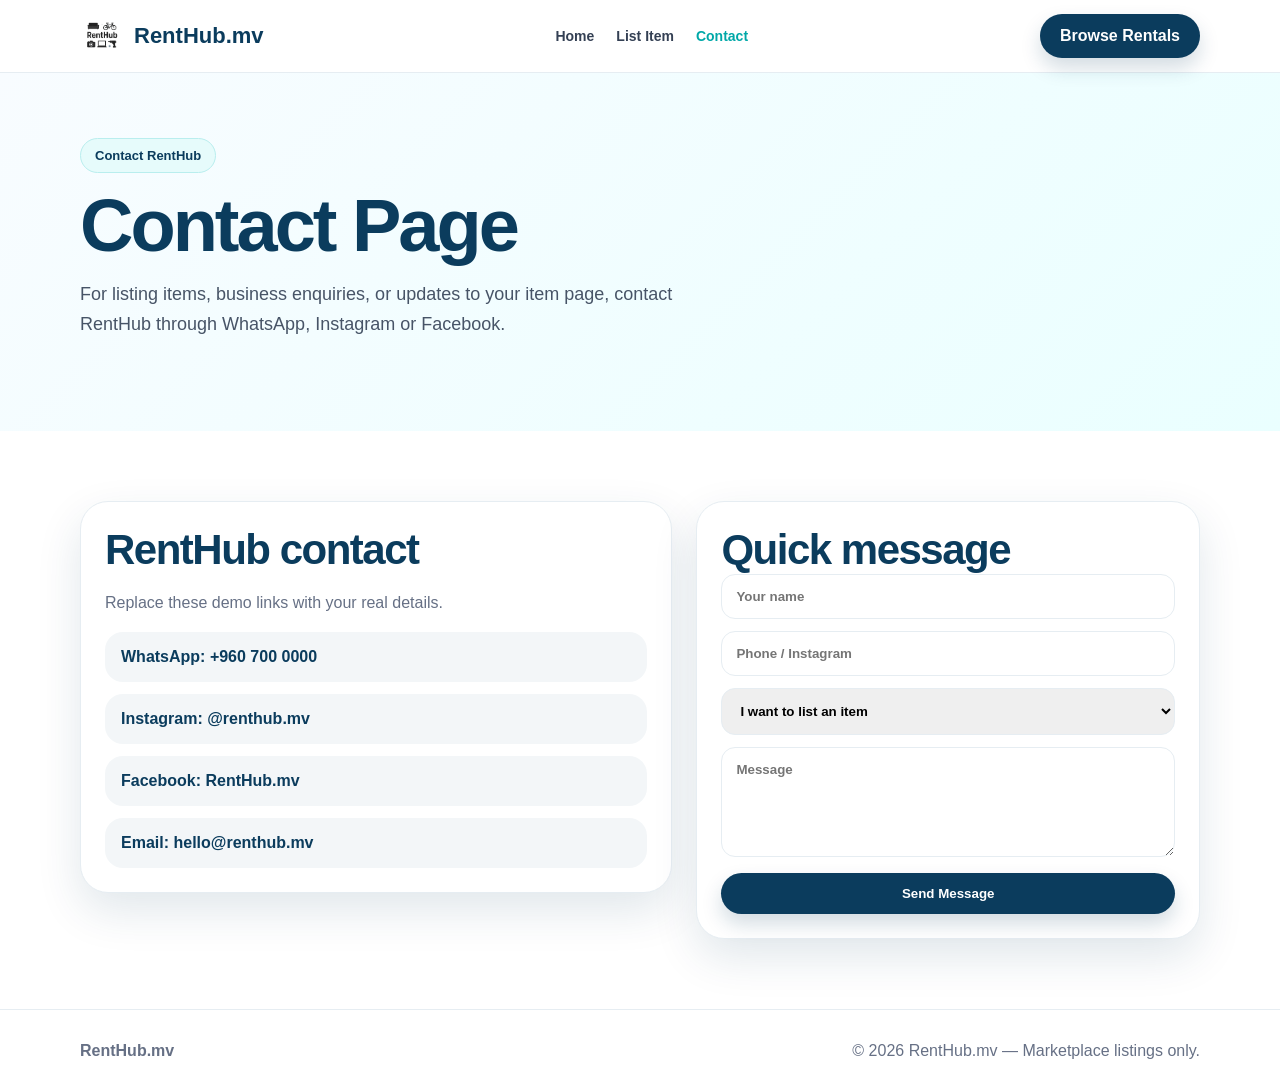
==== contact.html @ 50690ee9 "Add files via upload" ====
<!DOCTYPE html><html lang="en"><head><meta charset="UTF-8"><meta name="viewport" content="width=device-width, initial-scale=1.0"><title>Contact | RentHub.mv</title><style>:root{--deep:#0B3C5D;--teal:#00A8A8;--cyan:#5CE1E6;--dark:#111111;--gray:#f3f6f8;--muted:#667085;--white:#fff;--line:#e6edf2;--shadow:0 18px 45px rgba(11,60,93,.12);--radius:24px}*{box-sizing:border-box}html{scroll-behavior:smooth}body{margin:0;font-family:Inter,Arial,sans-serif;background:#fff;color:var(--dark)}a{text-decoration:none;color:inherit}.container{width:min(1120px,92%);margin:auto}header{position:sticky;top:0;z-index:50;background:rgba(255,255,255,.86);backdrop-filter:blur(14px);border-bottom:1px solid var(--line)}.nav{display:flex;align-items:center;justify-content:space-between;padding:14px 0}.brand{display:flex;align-items:center;gap:10px;font-weight:900;font-size:22px;color:var(--deep)}.brand img{width:44px;height:44px;object-fit:contain;border-radius:12px}.links{display:flex;align-items:center;gap:22px;color:#344054;font-weight:800;font-size:14px}.links a.active{color:var(--teal)}.btn{display:inline-flex;align-items:center;justify-content:center;gap:8px;border-radius:999px;padding:13px 20px;font-weight:900;border:0;cursor:pointer;transition:.2s}.btn-primary{background:var(--deep);color:#fff;box-shadow:0 10px 20px rgba(11,60,93,.18)}.btn-primary:hover{transform:translateY(-2px);background:#082f49}.btn-light{background:#fff;color:var(--deep);border:1px solid var(--line)}.hero{position:relative;overflow:hidden;background:linear-gradient(135deg,#f8fcff 0%,#fff 52%,#eaffff 100%);padding:78px 0 46px}.hero-grid{display:grid;grid-template-columns:1.08fr .92fr;gap:34px;align-items:center}.badge{display:inline-flex;align-items:center;gap:8px;background:#e6fbfb;border:1px solid #b9eeee;color:var(--deep);font-weight:900;border-radius:999px;padding:9px 14px;font-size:13px;margin-bottom:18px}h1{font-size:clamp(42px,6vw,74px);line-height:.94;margin:0 0 18px;letter-spacing:-3px;color:var(--deep)}.hero p,.page-hero p{font-size:18px;line-height:1.7;color:#475467;margin:0 0 26px;max-width:650px}.hero-actions{display:flex;gap:12px;flex-wrap:wrap}.hero-card{position:relative;background:#fff;border:1px solid var(--line);box-shadow:var(--shadow);border-radius:34px;padding:24px;min-height:430px;display:flex;align-items:flex-end;justify-content:center;overflow:hidden}.blob{position:absolute;width:330px;height:330px;border-radius:50%;background:linear-gradient(135deg,var(--cyan),#dffafa);top:28px;right:44px}.character{position:relative;z-index:2;max-height:410px;max-width:100%;object-fit:contain;filter:drop-shadow(0 24px 20px rgba(11,60,93,.18))}.mini{position:absolute;left:22px;top:24px;background:#fff;border:1px solid var(--line);border-radius:20px;padding:14px;box-shadow:0 12px 24px rgba(11,60,93,.1);z-index:3}.mini b{display:block;color:var(--deep)}.section{padding:70px 0}.section-head{display:flex;justify-content:space-between;gap:20px;align-items:end;margin-bottom:26px}h2{font-size:clamp(28px,4vw,42px);margin:0;color:var(--deep);letter-spacing:-1.5px}.muted{color:var(--muted);line-height:1.65}.categories{display:grid;grid-template-columns:repeat(6,1fr);gap:14px}.cat{background:#fff;border:1px solid var(--line);border-radius:20px;padding:18px;text-align:center;font-weight:900;color:var(--deep);box-shadow:0 10px 20px rgba(11,60,93,.05)}.cat span{display:block;font-size:30px;margin-bottom:8px}.toolbar{display:flex;gap:12px;flex-wrap:wrap;margin:20px 0 26px;align-items:center}.search{flex:1;min-width:240px;padding:14px 16px;border:1px solid var(--line);border-radius:999px;font-weight:800;outline:none}.chip{border:1px solid var(--line);background:#fff;border-radius:999px;padding:10px 15px;font-weight:900;color:#475467;cursor:pointer}.chip.active{background:var(--deep);color:#fff}.grid{display:grid;grid-template-columns:repeat(3,1fr);gap:20px}.card{background:#fff;border:1px solid var(--line);border-radius:var(--radius);overflow:hidden;box-shadow:0 14px 28px rgba(11,60,93,.07)}.photo{height:190px;background:linear-gradient(135deg,#f2f7fb,#e9ffff);display:flex;align-items:center;justify-content:center;font-size:56px;position:relative}.photo-count{position:absolute;right:12px;bottom:12px;background:#fff;border:1px solid var(--line);border-radius:999px;padding:7px 10px;font-size:12px;font-weight:900;color:var(--deep)}.card-body{padding:18px}.row{display:flex;justify-content:space-between;gap:12px;align-items:center}.tag{font-size:12px;font-weight:900;color:var(--teal);background:#e8fbfb;padding:7px 10px;border-radius:999px}.price{font-weight:1000;color:var(--deep);font-size:20px}.card h3{margin:10px 0 7px;font-size:20px}.location{color:var(--muted);font-weight:700;font-size:14px}.owner{font-size:13px;color:#475467;margin-top:8px;font-weight:800}.contact{display:grid;grid-template-columns:repeat(3,1fr);gap:9px;margin-top:16px}.contact a,.contact button{padding:10px;border-radius:13px;text-align:center;font-weight:900;font-size:13px;background:var(--gray);color:var(--deep);border:0;cursor:pointer}.more-photos{padding:10px 15px;border-radius:13px;text-align:center;font-weight:900;font-size:12px;background:var(--teal)!important;color:#fff!important;border:0;cursor:pointer;transition:.2s}.more-photos:hover{transform:translateY(-2px);background:var(--deep)!important}.whatsapp-number{grid-column:1/-1;background:#e8fbfb!important}.how{background:var(--gray)}.steps{display:grid;grid-template-columns:repeat(3,1fr);gap:18px}.step,.info-card{background:#fff;border:1px solid var(--line);border-radius:24px;padding:24px}.num{width:42px;height:42px;border-radius:14px;background:var(--deep);color:#fff;display:flex;align-items:center;justify-content:center;font-weight:1000;margin-bottom:14px}.page-hero{background:linear-gradient(135deg,#f8fcff,#eaffff);padding:65px 0}.form-wrap{display:grid;grid-template-columns:1fr .85fr;gap:24px;align-items:start}.form,.contact-panel{background:#fff;border:1px solid var(--line);border-radius:28px;padding:24px;box-shadow:var(--shadow)}.form input,.form select,.form textarea{width:100%;padding:14px;border:1px solid var(--line);border-radius:14px;margin-bottom:12px;font-weight:700;font-family:inherit}.form textarea{min-height:110px;resize:vertical}.photo-field{display:flex;gap:8px}.photo-field input{margin-bottom:8px}.add-photo{margin:4px 0 14px}.notice{background:#e8fbfb;border:1px solid #b9eeee;color:var(--deep);border-radius:18px;padding:14px;font-weight:800}.contact-list{display:grid;gap:12px}.contact-list a,.contact-list div{background:var(--gray);border-radius:18px;padding:16px;font-weight:900;color:var(--deep)}footer{padding:32px 0;border-top:1px solid var(--line);color:var(--muted)}.footer-row{display:flex;justify-content:space-between;gap:18px;flex-wrap:wrap}.empty{display:none;background:#fff;border:1px dashed var(--line);border-radius:20px;padding:25px;text-align:center;color:var(--muted);font-weight:900}.gallery-modal{position:fixed;inset:0;background:rgba(5,23,36,.72);display:none;align-items:center;justify-content:center;z-index:200;padding:22px}.gallery-box{background:#fff;border-radius:28px;padding:18px;max-width:560px;width:100%}.gallery-main{height:300px;background:linear-gradient(135deg,#f2f7fb,#e9ffff);border-radius:20px;display:flex;align-items:center;justify-content:center;font-size:82px;margin-bottom:12px}.thumbs{display:flex;gap:10px;flex-wrap:wrap}.thumbs button{border:1px solid var(--line);background:#fff;border-radius:14px;padding:14px;font-size:30px;cursor:pointer}.close{float:right;border:0;background:var(--gray);border-radius:999px;padding:8px 12px;font-weight:900;cursor:pointer}@media(max-width:900px){.hero-grid,.form-wrap{grid-template-columns:1fr}.categories{grid-template-columns:repeat(3,1fr)}.grid,.steps{grid-template-columns:1fr 1fr}.links{display:none}}@media(max-width:560px){.hero{padding-top:46px}.categories,.grid,.steps{grid-template-columns:1fr}.contact{grid-template-columns:1fr}.whatsapp-number{grid-column:auto}h1{letter-spacing:-1.5px}.hero-card{min-height:360px}}
</style></head><body><header><div class="container nav"><a class="brand" href="index.html"><img src="[data-uri]" alt="RentHub logo">RentHub.mv</a><nav class="links"><a href="index.html">Home</a><a href="list-item.html">List Item</a><a class="active" href="contact.html">Contact</a></nav><a class="btn btn-primary" href="index.html#rentals">Browse Rentals</a></div></header><main><section class="page-hero"><div class="container"><div class="badge">Contact RentHub</div><h1>Contact Page</h1><p>For listing items, business enquiries, or updates to your item page, contact RentHub through WhatsApp, Instagram or Facebook.</p></div></section><section class="section"><div class="container form-wrap"><div class="contact-panel"><h2>RentHub contact</h2><p class="muted">Replace these demo links with your real details.</p><div class="contact-list"><a href="https://wa.me/9607000000" target="_blank">WhatsApp: +960 700 0000</a><a href="https://instagram.com/" target="_blank">Instagram: @renthub.mv</a><a href="https://facebook.com/" target="_blank">Facebook: RentHub.mv</a><div>Email: hello@renthub.mv</div></div></div><form class="form"><h2>Quick message</h2><input placeholder="Your name"><input placeholder="Phone / Instagram"><select><option>I want to list an item</option><option>I want to update my listing</option><option>I have a question</option></select><textarea placeholder="Message"></textarea><button type="button" class="btn btn-primary" style="width:100%">Send Message</button></form></div></section></main><footer><div class="container footer-row"><strong>RentHub.mv</strong><span>© 2026 RentHub.mv — Marketplace listings only.</span></div></footer></body></html>
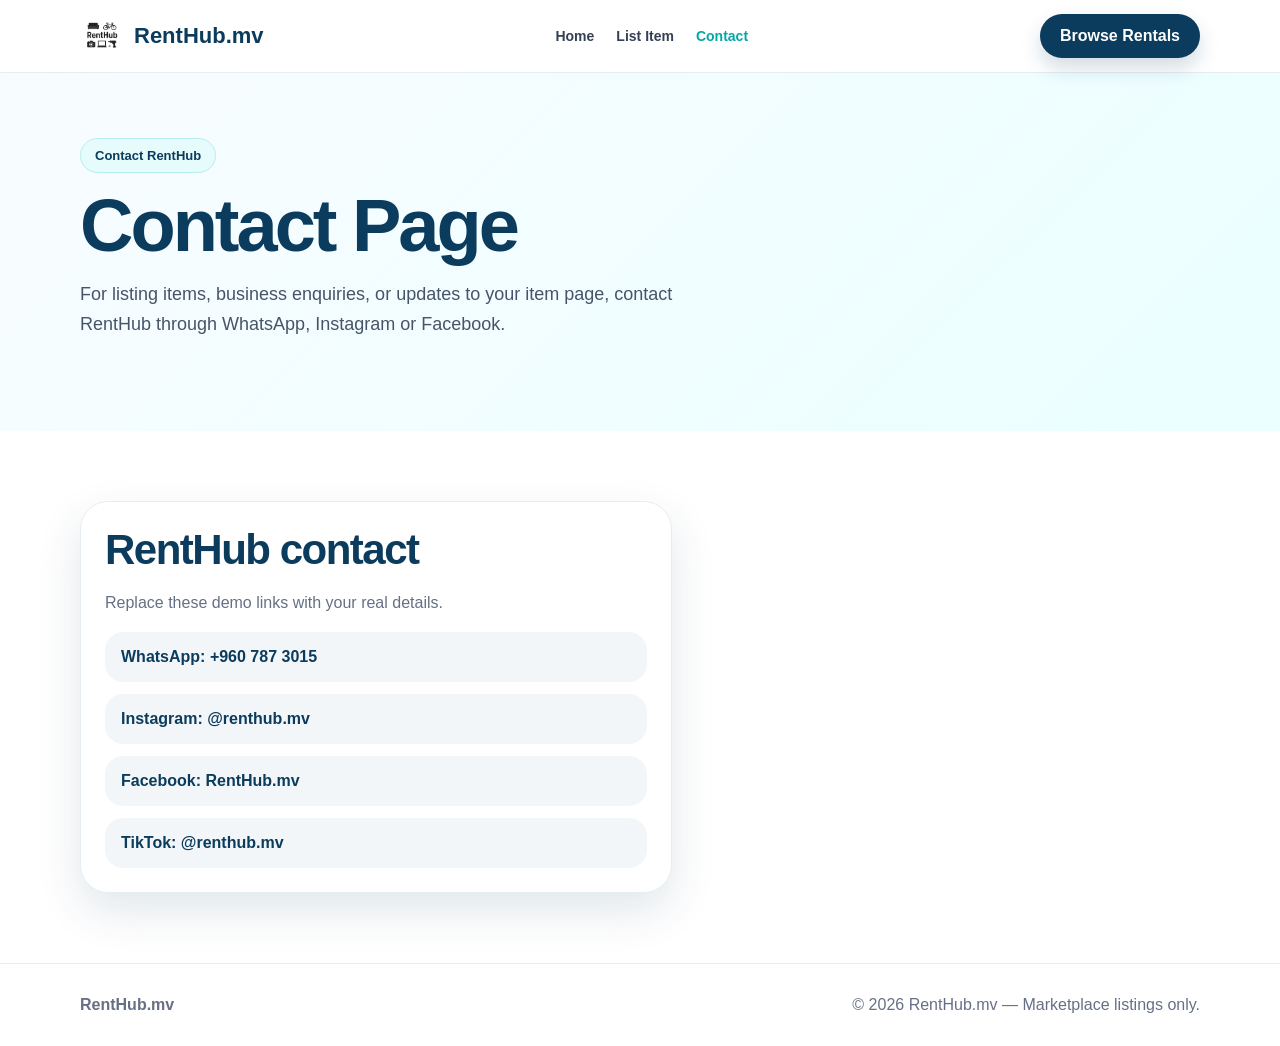
==== commit cf95afb8: "Add files via upload" ====
--- a/contact.html
+++ b/contact.html
@@ -1,2 +1,4 @@
-<!DOCTYPE html><html lang="en"><head><meta charset="UTF-8"><meta name="viewport" content="width=device-width, initial-scale=1.0"><title>Contact | RentHub.mv</title><style>:root{--deep:#0B3C5D;--teal:#00A8A8;--cyan:#5CE1E6;--dark:#111111;--gray:#f3f6f8;--muted:#667085;--white:#fff;--line:#e6edf2;--shadow:0 18px 45px rgba(11,60,93,.12);--radius:24px}*{box-sizing:border-box}html{scroll-behavior:smooth}body{margin:0;font-family:Inter,Arial,sans-serif;background:#fff;color:var(--dark)}a{text-decoration:none;color:inherit}.container{width:min(1120px,92%);margin:auto}header{position:sticky;top:0;z-index:50;background:rgba(255,255,255,.86);backdrop-filter:blur(14px);border-bottom:1px solid var(--line)}.nav{display:flex;align-items:center;justify-content:space-between;padding:14px 0}.brand{display:flex;align-items:center;gap:10px;font-weight:900;font-size:22px;color:var(--deep)}.brand img{width:44px;height:44px;object-fit:contain;border-radius:12px}.links{display:flex;align-items:center;gap:22px;color:#344054;font-weight:800;font-size:14px}.links a.active{color:var(--teal)}.btn{display:inline-flex;align-items:center;justify-content:center;gap:8px;border-radius:999px;padding:13px 20px;font-weight:900;border:0;cursor:pointer;transition:.2s}.btn-primary{background:var(--deep);color:#fff;box-shadow:0 10px 20px rgba(11,60,93,.18)}.btn-primary:hover{transform:translateY(-2px);background:#082f49}.btn-light{background:#fff;color:var(--deep);border:1px solid var(--line)}.hero{position:relative;overflow:hidden;background:linear-gradient(135deg,#f8fcff 0%,#fff 52%,#eaffff 100%);padding:78px 0 46px}.hero-grid{display:grid;grid-template-columns:1.08fr .92fr;gap:34px;align-items:center}.badge{display:inline-flex;align-items:center;gap:8px;background:#e6fbfb;border:1px solid #b9eeee;color:var(--deep);font-weight:900;border-radius:999px;padding:9px 14px;font-size:13px;margin-bottom:18px}h1{font-size:clamp(42px,6vw,74px);line-height:.94;margin:0 0 18px;letter-spacing:-3px;color:var(--deep)}.hero p,.page-hero p{font-size:18px;line-height:1.7;color:#475467;margin:0 0 26px;max-width:650px}.hero-actions{display:flex;gap:12px;flex-wrap:wrap}.hero-card{position:relative;background:#fff;border:1px solid var(--line);box-shadow:var(--shadow);border-radius:34px;padding:24px;min-height:430px;display:flex;align-items:flex-end;justify-content:center;overflow:hidden}.blob{position:absolute;width:330px;height:330px;border-radius:50%;background:linear-gradient(135deg,var(--cyan),#dffafa);top:28px;right:44px}.character{position:relative;z-index:2;max-height:410px;max-width:100%;object-fit:contain;filter:drop-shadow(0 24px 20px rgba(11,60,93,.18))}.mini{position:absolute;left:22px;top:24px;background:#fff;border:1px solid var(--line);border-radius:20px;padding:14px;box-shadow:0 12px 24px rgba(11,60,93,.1);z-index:3}.mini b{display:block;color:var(--deep)}.section{padding:70px 0}.section-head{display:flex;justify-content:space-between;gap:20px;align-items:end;margin-bottom:26px}h2{font-size:clamp(28px,4vw,42px);margin:0;color:var(--deep);letter-spacing:-1.5px}.muted{color:var(--muted);line-height:1.65}.categories{display:grid;grid-template-columns:repeat(6,1fr);gap:14px}.cat{background:#fff;border:1px solid var(--line);border-radius:20px;padding:18px;text-align:center;font-weight:900;color:var(--deep);box-shadow:0 10px 20px rgba(11,60,93,.05)}.cat span{display:block;font-size:30px;margin-bottom:8px}.toolbar{display:flex;gap:12px;flex-wrap:wrap;margin:20px 0 26px;align-items:center}.search{flex:1;min-width:240px;padding:14px 16px;border:1px solid var(--line);border-radius:999px;font-weight:800;outline:none}.chip{border:1px solid var(--line);background:#fff;border-radius:999px;padding:10px 15px;font-weight:900;color:#475467;cursor:pointer}.chip.active{background:var(--deep);color:#fff}.grid{display:grid;grid-template-columns:repeat(3,1fr);gap:20px}.card{background:#fff;border:1px solid var(--line);border-radius:var(--radius);overflow:hidden;box-shadow:0 14px 28px rgba(11,60,93,.07)}.photo{height:190px;background:linear-gradient(135deg,#f2f7fb,#e9ffff);display:flex;align-items:center;justify-content:center;font-size:56px;position:relative}.photo-count{position:absolute;right:12px;bottom:12px;background:#fff;border:1px solid var(--line);border-radius:999px;padding:7px 10px;font-size:12px;font-weight:900;color:var(--deep)}.card-body{padding:18px}.row{display:flex;justify-content:space-between;gap:12px;align-items:center}.tag{font-size:12px;font-weight:900;color:var(--teal);background:#e8fbfb;padding:7px 10px;border-radius:999px}.price{font-weight:1000;color:var(--deep);font-size:20px}.card h3{margin:10px 0 7px;font-size:20px}.location{color:var(--muted);font-weight:700;font-size:14px}.owner{font-size:13px;color:#475467;margin-top:8px;font-weight:800}.contact{display:grid;grid-template-columns:repeat(3,1fr);gap:9px;margin-top:16px}.contact a,.contact button{padding:10px;border-radius:13px;text-align:center;font-weight:900;font-size:13px;background:var(--gray);color:var(--deep);border:0;cursor:pointer}.more-photos{padding:10px 15px;border-radius:13px;text-align:center;font-weight:900;font-size:12px;background:var(--teal)!important;color:#fff!important;border:0;cursor:pointer;transition:.2s}.more-photos:hover{transform:translateY(-2px);background:var(--deep)!important}.whatsapp-number{grid-column:1/-1;background:#e8fbfb!important}.how{background:var(--gray)}.steps{display:grid;grid-template-columns:repeat(3,1fr);gap:18px}.step,.info-card{background:#fff;border:1px solid var(--line);border-radius:24px;padding:24px}.num{width:42px;height:42px;border-radius:14px;background:var(--deep);color:#fff;display:flex;align-items:center;justify-content:center;font-weight:1000;margin-bottom:14px}.page-hero{background:linear-gradient(135deg,#f8fcff,#eaffff);padding:65px 0}.form-wrap{display:grid;grid-template-columns:1fr .85fr;gap:24px;align-items:start}.form,.contact-panel{background:#fff;border:1px solid var(--line);border-radius:28px;padding:24px;box-shadow:var(--shadow)}.form input,.form select,.form textarea{width:100%;padding:14px;border:1px solid var(--line);border-radius:14px;margin-bottom:12px;font-weight:700;font-family:inherit}.form textarea{min-height:110px;resize:vertical}.photo-field{display:flex;gap:8px}.photo-field input{margin-bottom:8px}.add-photo{margin:4px 0 14px}.notice{background:#e8fbfb;border:1px solid #b9eeee;color:var(--deep);border-radius:18px;padding:14px;font-weight:800}.contact-list{display:grid;gap:12px}.contact-list a,.contact-list div{background:var(--gray);border-radius:18px;padding:16px;font-weight:900;color:var(--deep)}footer{padding:32px 0;border-top:1px solid var(--line);color:var(--muted)}.footer-row{display:flex;justify-content:space-between;gap:18px;flex-wrap:wrap}.empty{display:none;background:#fff;border:1px dashed var(--line);border-radius:20px;padding:25px;text-align:center;color:var(--muted);font-weight:900}.gallery-modal{position:fixed;inset:0;background:rgba(5,23,36,.72);display:none;align-items:center;justify-content:center;z-index:200;padding:22px}.gallery-box{background:#fff;border-radius:28px;padding:18px;max-width:560px;width:100%}.gallery-main{height:300px;background:linear-gradient(135deg,#f2f7fb,#e9ffff);border-radius:20px;display:flex;align-items:center;justify-content:center;font-size:82px;margin-bottom:12px}.thumbs{display:flex;gap:10px;flex-wrap:wrap}.thumbs button{border:1px solid var(--line);background:#fff;border-radius:14px;padding:14px;font-size:30px;cursor:pointer}.close{float:right;border:0;background:var(--gray);border-radius:999px;padding:8px 12px;font-weight:900;cursor:pointer}@media(max-width:900px){.hero-grid,.form-wrap{grid-template-columns:1fr}.categories{grid-template-columns:repeat(3,1fr)}.grid,.steps{grid-template-columns:1fr 1fr}.links{display:none}}@media(max-width:560px){.hero{padding-top:46px}.categories,.grid,.steps{grid-template-columns:1fr}.contact{grid-template-columns:1fr}.whatsapp-number{grid-column:auto}h1{letter-spacing:-1.5px}.hero-card{min-height:360px}}
-</style></head><body><header><div class="container nav"><a class="brand" href="index.html"><img src="[data-uri]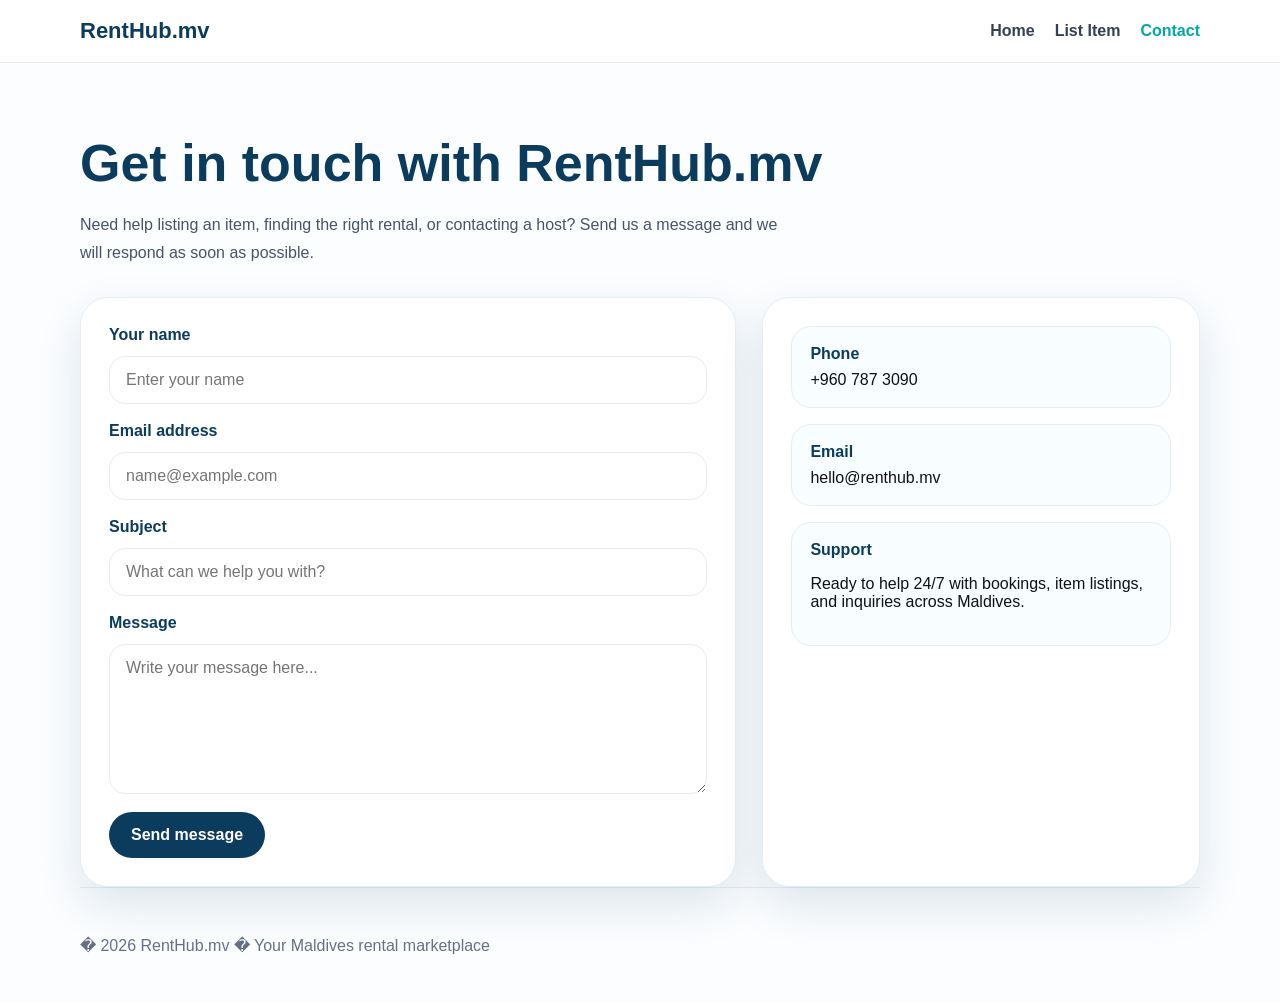
==== commit 6a140a5c: "Add files via upload" ====
--- a/contact.html
+++ b/contact.html
@@ -1,4 +1,109 @@
-<!DOCTYPE html><html lang="en"><head><meta charset="UTF-8"><meta name="viewport" content="width=device-width, initial-scale=1.0"><title>Contact | RentHub.mv</title><link rel="stylesheet" href="styles.css"></head></head><body><header><div class="container nav"><a class="brand" href="index.html"><img src="[data-uri]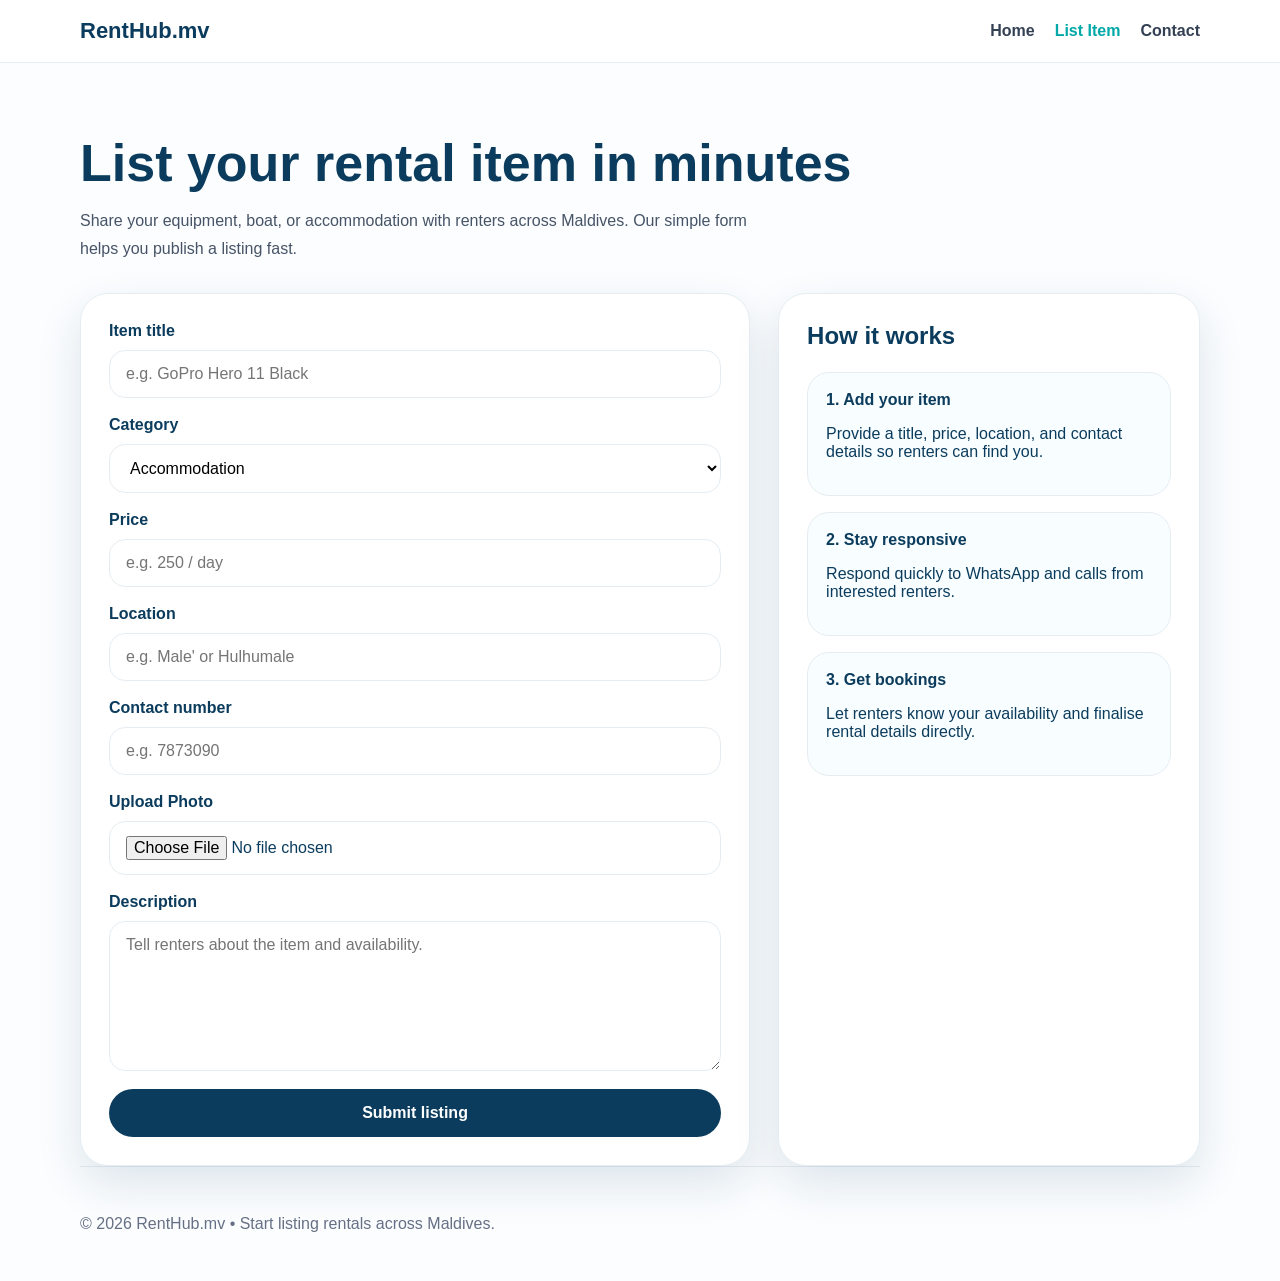
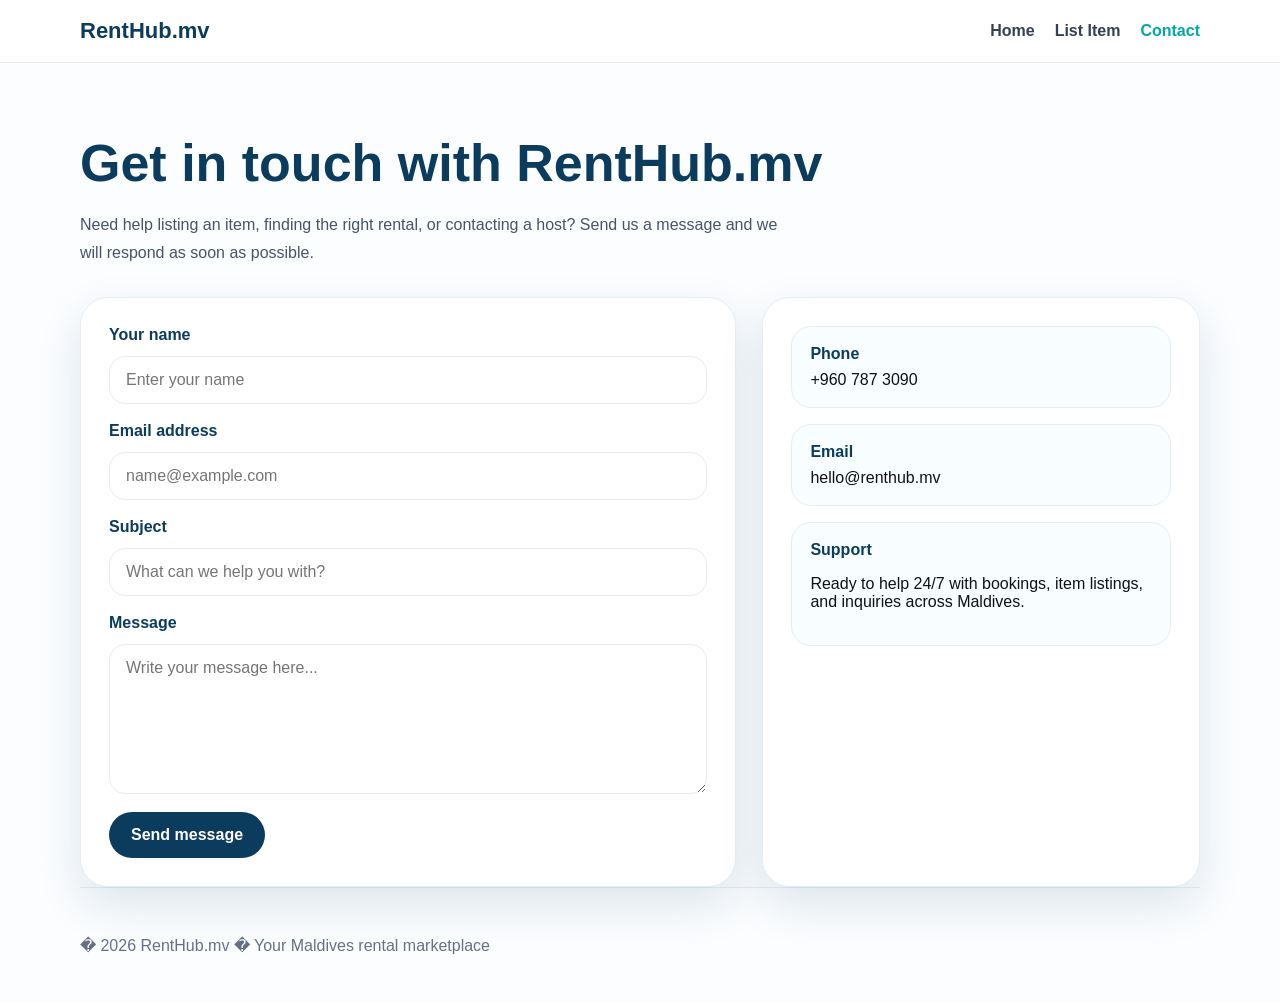
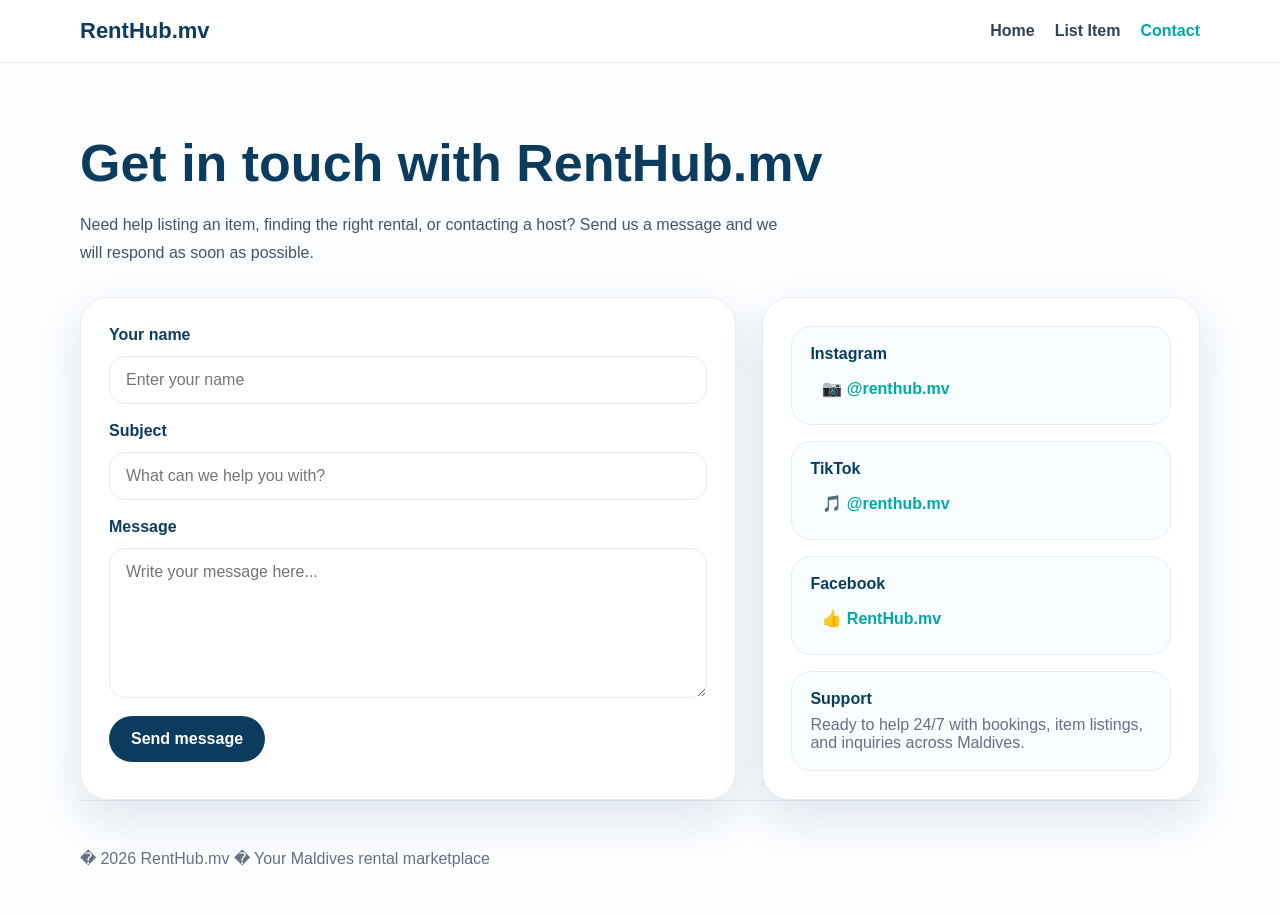
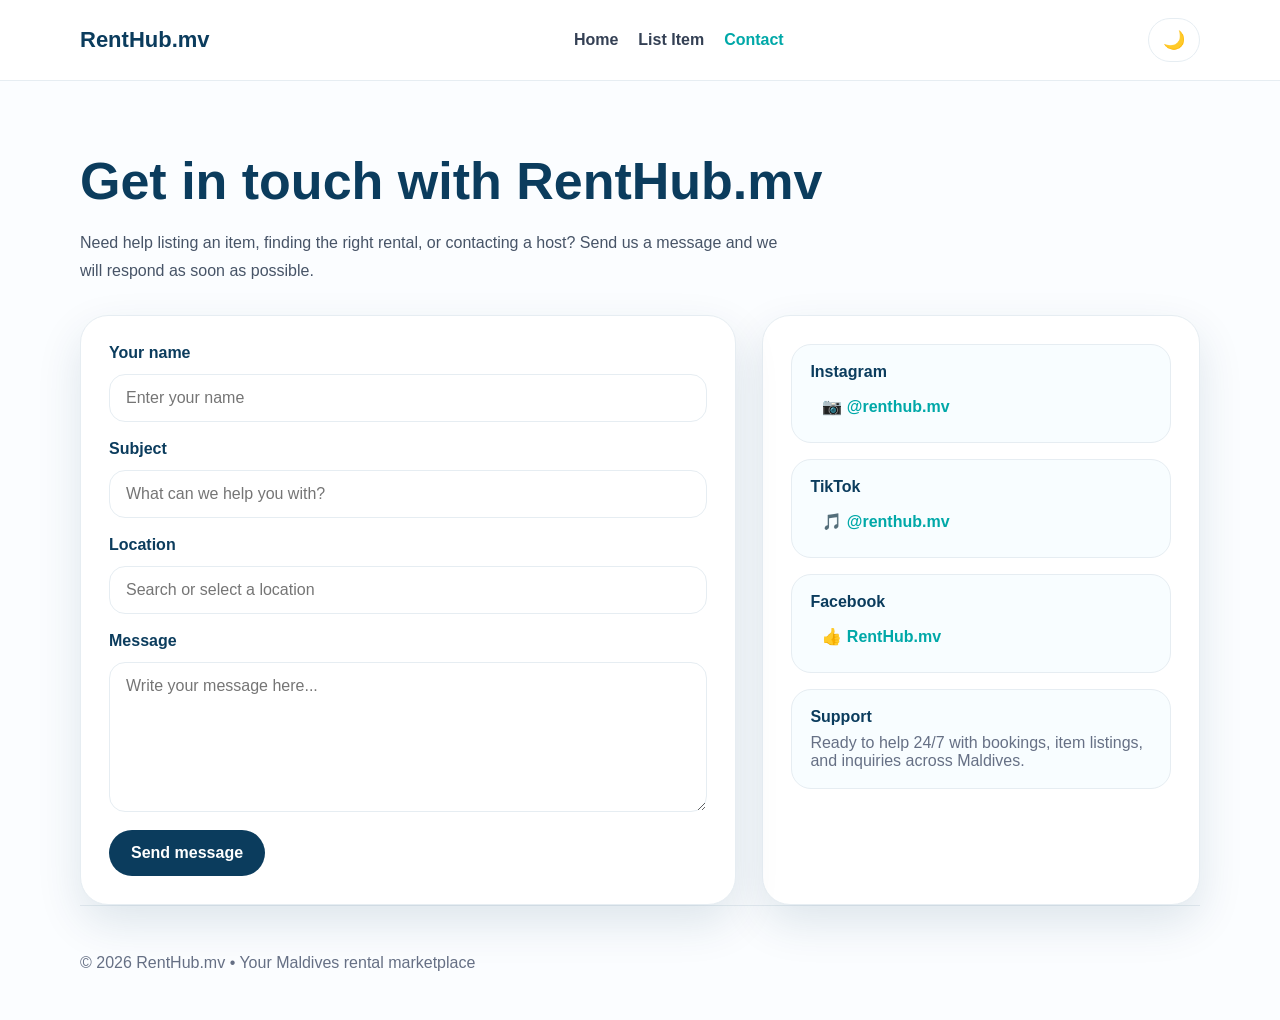
